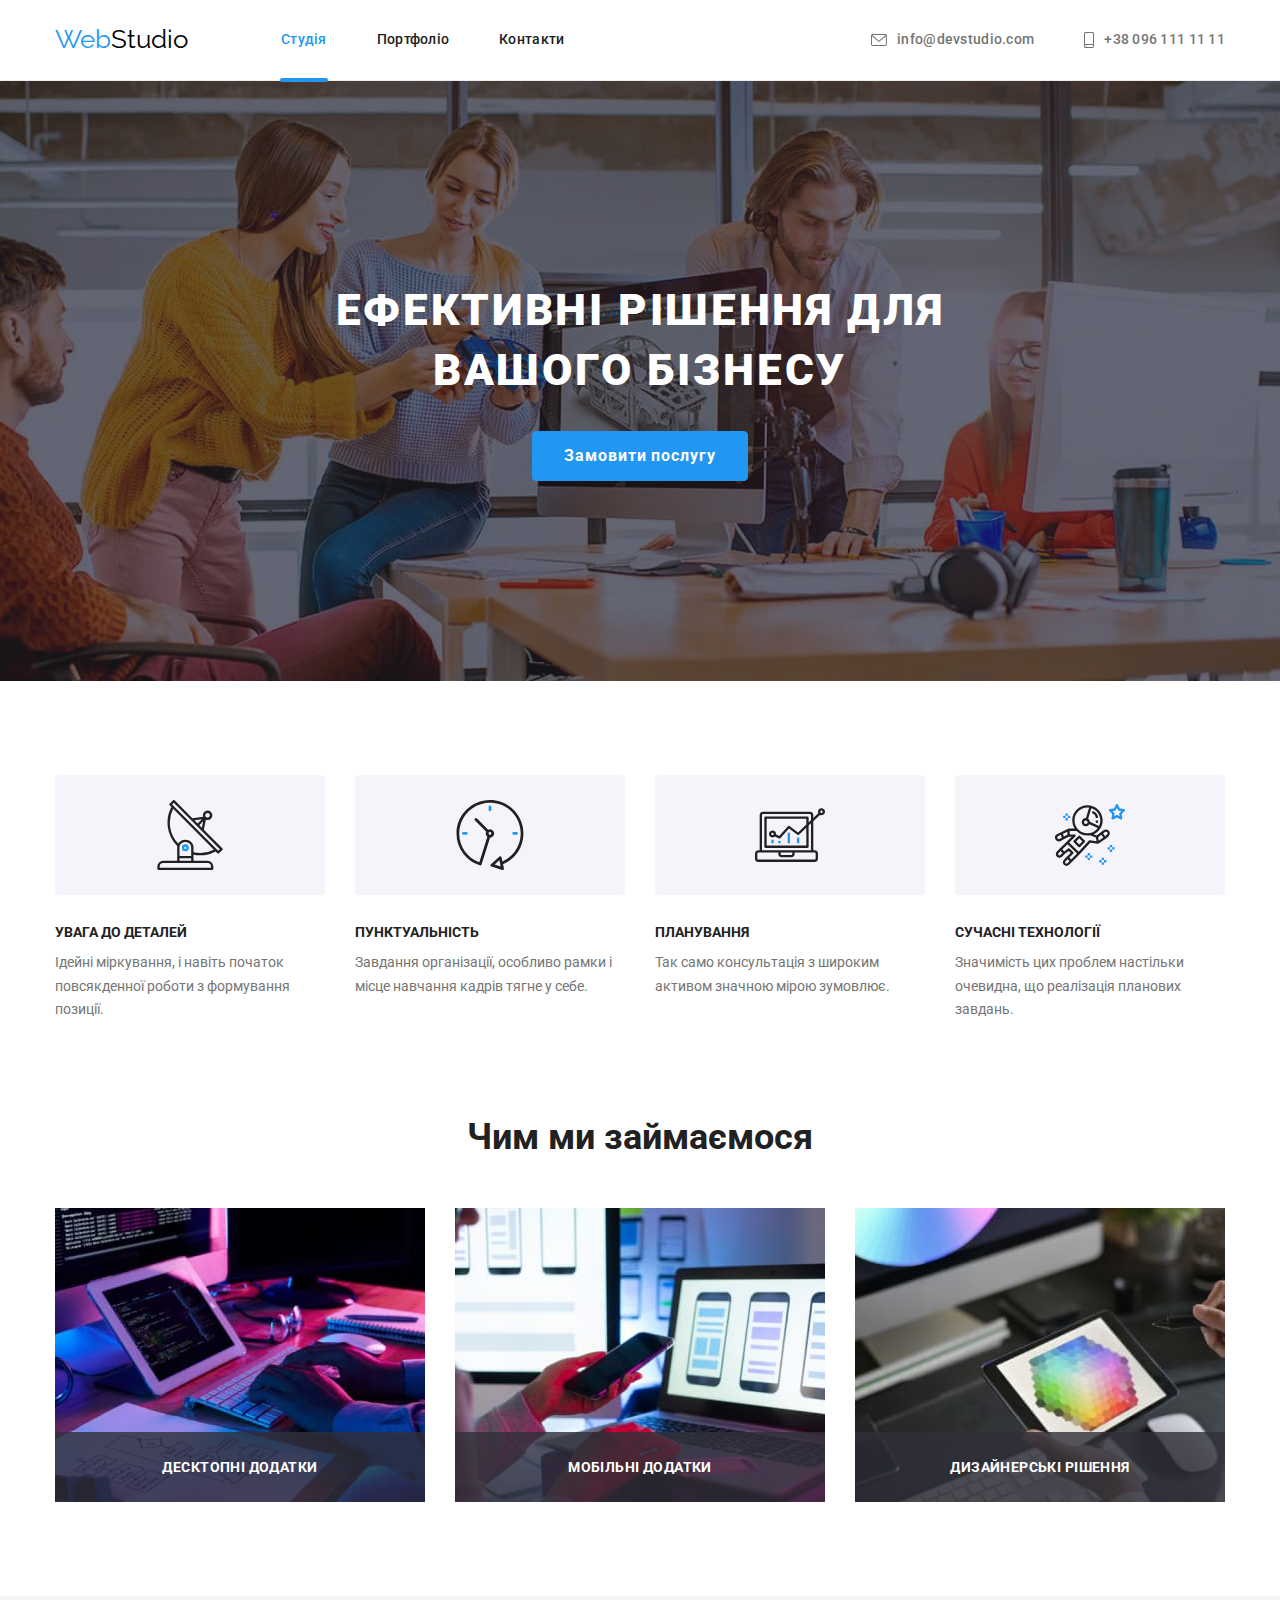
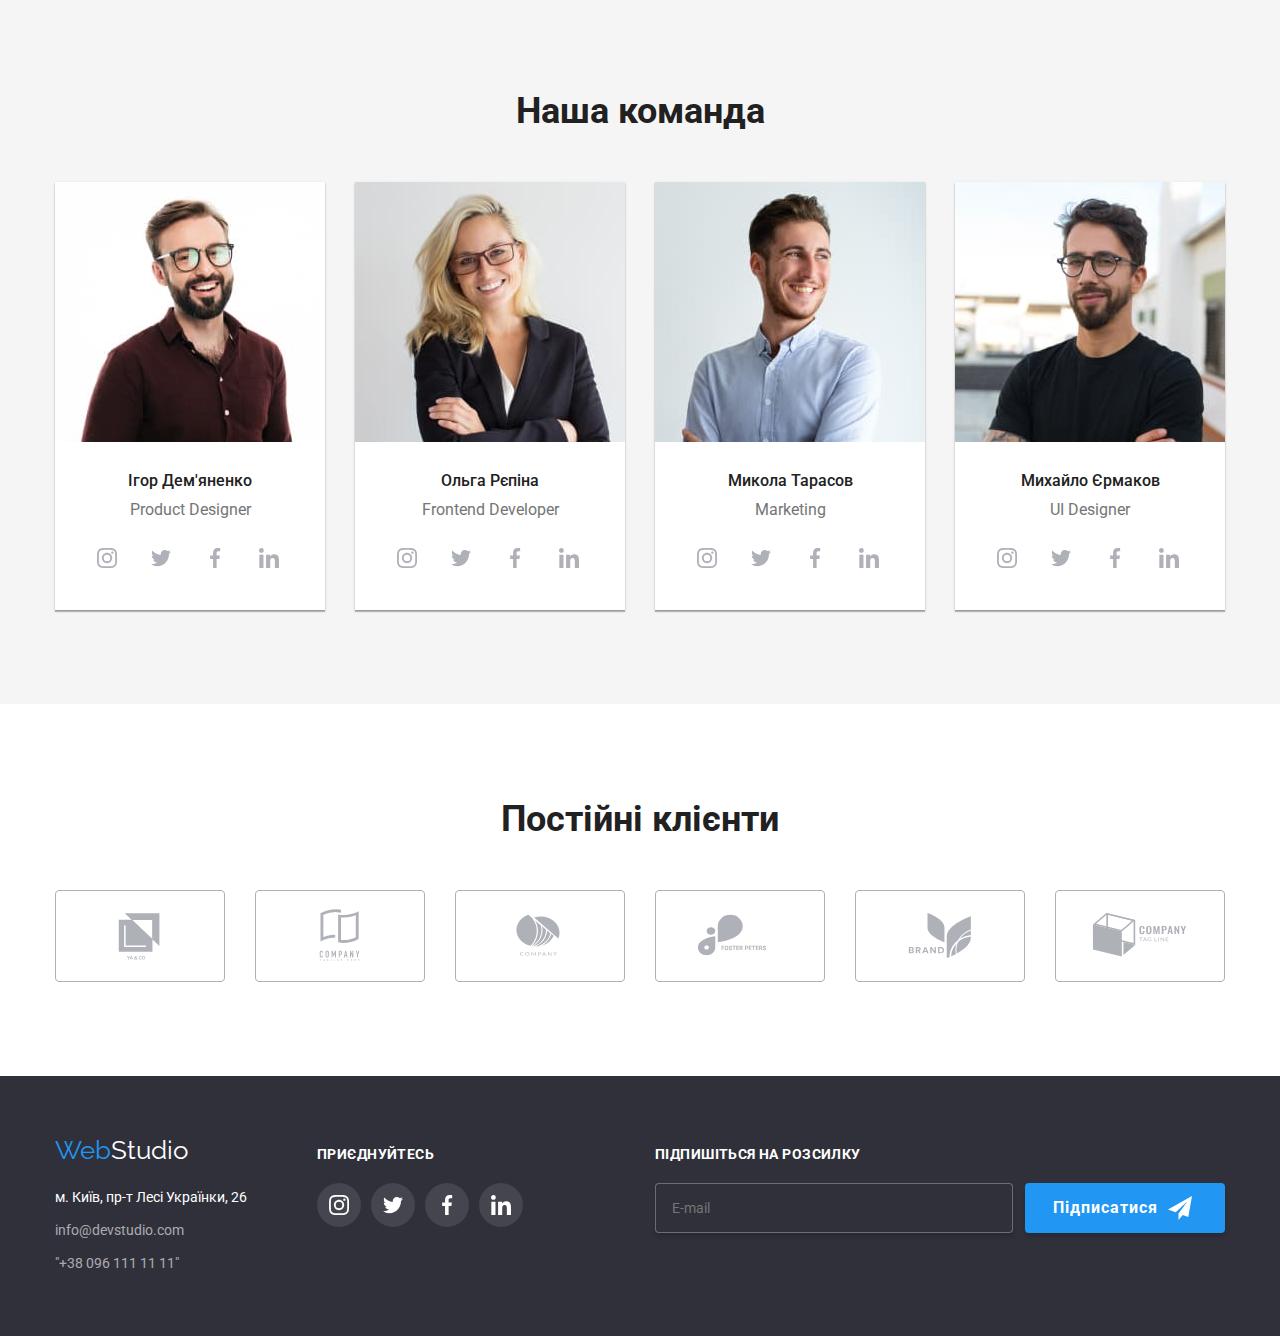
==== index.html @ 2b5932fc "adds start files" ====
<!DOCTYPE html>
<html lang="uk">
  <head>
    <meta charset="UTF-8" />
    <meta http-equiv="X-UA-Compatible" content="IE=edge" />
    <meta name="viewport" content="width=device-width, initial-scale=1.0" />
    <title>WebStudio</title>
    <link rel="preconnect" href="https://fonts.googleapis.com" />
    <link rel="preconnect" href="https://fonts.gstatic.com" crossorigin />
    <link
      href="https://fonts.googleapis.com/css2?family=Raleway:wght@700&family=Roboto:wght@400;500;700;900&display=swap"
      rel="stylesheet"
    />
    <link
      rel="stylesheet"
      href="https://cdn.jsdelivr.net/npm/modern-normalize@1.1.0/modern-normalize.min.css"
    />
    <link rel="stylesheet" href="./css/main.min.css" />

  </head>
  <body>
    <header class="header-outline">
      <div class="container head">
        <nav class="header__menu">
          <a class="logo list" href="./index.html"
            >Web<span class="dark-logo">Studio</span></a
          >

          <ul class="header__nav list">
            <li class="header__item">
              <a href="" class="link link--current">Студія</a>
            </li>
            <li class="header__item">
              <a href="./portfolio.html" class="link">Портфоліо</a>
            </li>
            <li class="header__item"><a href="" class="link">Контакти</a></li>
          </ul>
        </nav>

        <ul class="head-contacts list">
          <li class="head-contacts__item">
            <a href="mailto:info@devstudio.com" class="head-contacts__link"
              ><svg class="head-contacts__icon-env" width="16" height="12">
                <use href="./images/sprite.svg#icon-envelope"></use></svg
              >info@devstudio.com</a
            >
          </li>
          <li class="head-contacts__item">
            <a href="tel:+380961111111" class="head-contacts__link"
              ><svg width="10" height="16" class="head-contacts__icon-smart">
                <use href="./images/sprite.svg#icon-smartphone"></use></svg
              >+38&nbsp096&nbsp111&nbsp11&nbsp11</a
            >
          </li>
        </ul>
      </div>
    </header>

    <main>
      <!-- Герой -->
      <section class="hero">
        <div class="container">
          <h1 class="hero__title">Ефективні рішення для вашого бізнесу</h1>
          <button type="button" class="hero__button" data-modal-open>
            Замовити послугу
          </button>
        </div>
      </section>

      <section class="pref-section">
        <div class="container">
          <h2 class="visually-hidden">Переваги компанії</h2>
          <!--Приховати, тільки для читалки-->

          <ul class="pref list">
            <li class="pref__box">
              <div class="pref__back">
                <svg width="70" height="70" class="icons">
                  <use href="./images/sprite.svg#icon-antenna"></use>
                </svg>
              </div>
              <h3 class="pref__item">Увага до деталей</h3>
              <p class="pref__text">
                Ідейні міркування, і навіть початок повсякденної роботи з
                формування позиції.
              </p>
            </li>
            <li class="pref__box">
              <div class="pref__back">
                <svg width="70" height="70" class="icons">
                  <use href="./images/sprite.svg#icon-clock"></use>
                </svg>
              </div>
              <h3 class="pref__item">Пунктуальність</h3>
              <p class="pref__text">
                Завдання організації, особливо рамки і місце навчання кадрів
                тягне у себе.
              </p>
            </li>
            <li class="pref__box">
              <div class="pref__back">
                <svg width="70" height="70" class="icons">
                  <use href="./images/sprite.svg#icon-diagram"></use>
                </svg>
              </div>
              <h3 class="pref__item">Планування</h3>
              <p class="pref__text">
                Так само консультація з широким активом значною мірою зумовлює.
              </p>
            </li>
            <li class="pref__box">
              <div class="pref__back">
                <svg width="70" height="70" class="icons">
                  <use href="./images/sprite.svg#icon-astronaut"></use>
                </svg>
              </div>
              <h3 class="pref__item">Сучасні технології</h3>
              <p class="pref__text">
                Значимість цих проблем настільки очевидна, що реалізація
                планових завдань.
              </p>
            </li>
          </ul>
        </div>
      </section>

      <section class="areas-section">
        <div class="container">
          <h2 class="section-title">Чим ми займаємося</h2>

          <ul class="areas list">
            <li class="areas__item">
              <img
                src="./images/tablet-screen.jpg"
                alt="програмний код на екрані планшету"
                width="370"
                class="photo"
              /><span class="areas__overlay">Десктопні додатки</span>
            </li>
            <li class="areas__item">
              <img
                src="./images/smartphone-laptop-screen.jpg"
                alt="смартфон та екран ноутбука зі структурою майбутнього сайту"
                width="370"
                class="photo"
              /><span class="areas__overlay">Мобільні додатки</span>
            </li>
            <li class="areas__item">
              <img
                src="./images/range-of-colors.jpg"
                alt="спектр кольорів на екрані планшету"
                width="370"
                class="photo"
              /><span class="areas__overlay">Дизайнерські рішення</span>
            </li>
          </ul>
        </div>
      </section>
      <!-- Наша команда -->
      <section class="team-section">
        <div class="container">
          <h2 class="section-title">Наша команда</h2>
          <ul class="team list">
            <li class="team__unit">
              <div class="team__box">
                <img
                  src="./images/product-designer.jpg"
                  alt="Дизайнер продукту"
                  width="270"
                />
                <div class="team__descr">
                  <h3 class="team__item">Ігор Дем'яненко</h3>
                  <p lang="en" class="team__text">Product Designer</p>
                  <ul class="team-icons list">
                    <li class="team-icons__back">
                      <a
                        href="https://www.instagram.com/"
                        class="team-icons__items"
                      >
                        <svg width="20" height="20">
                          <use
                            href="./images/sprite.svg#icon-instagram-g"
                          ></use></svg
                      ></a>
                    </li>
                    <li class="team-icons__back">
                      <a href="https://twitter.com/" class="team-icons__items">
                        <svg width="20" height="20">
                          <use
                            href="./images/sprite.svg#icon-twitter-g"
                          ></use></svg
                      ></a>
                    </li>
                    <li class="team-icons__back">
                      <a
                        href="https://www.facebook.com/"
                        class="team-icons__items"
                        ><svg width="20" height="20">
                          <use
                            href="./images/sprite.svg#icon-facebook-g"
                          ></use></svg
                      ></a>
                    </li>
                    <li class="team-icons__back">
                      <a
                        href="https://www.linkedin.com/"
                        class="team-icons__items"
                      >
                        <svg width="20" height="20">
                          <use
                            href="./images/sprite.svg#icon-linkedin-g"
                          ></use></svg
                      ></a>
                    </li>
                  </ul>
                </div>
              </div>
            </li>
            <li class="team__unit">
              <div class="team__box">
                <img
                  src="./images/frontend-developer.jpg"
                  alt="Розробник"
                  width="270"
                />
                <div class="team__descr">
                  <h3 class="team__item">Ольга Рєпіна</h3>
                  <p lang="en" class="team__text">Frontend Developer</p>
                  <ul class="team-icons list">
                    <li class="team-icons__back">
                      <a
                        href="https://www.instagram.com/"
                        class="team-icons__items"
                      >
                        <svg width="20" height="20">
                          <use
                            href="./images/sprite.svg#icon-instagram-g"
                          ></use></svg
                      ></a>
                    </li>
                    <li class="team-icons__back">
                      <a href="https://twitter.com/" class="team-icons__items">
                        <svg width="20" height="20">
                          <use
                            href="./images/sprite.svg#icon-twitter-g"
                          ></use></svg
                      ></a>
                    </li>
                    <li class="team-icons__back">
                      <a
                        href="https://www.facebook.com/"
                        class="team-icons__items"
                        ><svg width="20" height="20">
                          <use
                            href="./images/sprite.svg#icon-facebook-g"
                          ></use></svg
                      ></a>
                    </li>
                    <li class="team-icons__back">
                      <a
                        href="https://www.linkedin.com/"
                        class="team-icons__items"
                      >
                        <svg width="20" height="20">
                          <use
                            href="./images/sprite.svg#icon-linkedin-g"
                          ></use></svg
                      ></a>
                    </li>
                  </ul>
                </div>
              </div>
            </li>

            <li class="team__unit">
              <div class="team__box">
                <img src="./images/marketing.jpg" alt="Маркетинг" width="270" />
                <div class="team__descr">
                  <h3 class="team__item">Микола Тарасов</h3>
                  <p lang="en" class="team__text">Marketing</p>
                  <ul class="team-icons list">
                    <li class="team-icons__back">
                      <a
                        href="https://www.instagram.com/"
                        class="team-icons__items"
                      >
                        <svg width="20" height="20">
                          <use
                            href="./images/sprite.svg#icon-instagram-g"
                          ></use></svg
                      ></a>
                    </li>
                    <li class="team-icons__back">
                      <a href="https://twitter.com/" class="team-icons__items">
                        <svg width="20" height="20">
                          <use
                            href="./images/sprite.svg#icon-twitter-g"
                          ></use></svg
                      ></a>
                    </li>
                    <li class="team-icons__back">
                      <a
                        href="https://www.facebook.com/"
                        class="team-icons__items"
                        ><svg width="20" height="20">
                          <use
                            href="./images/sprite.svg#icon-facebook-g"
                          ></use></svg
                      ></a>
                    </li>
                    <li class="team-icons__back">
                      <a
                        href="https://www.linkedin.com/"
                        class="team-icons__items"
                      >
                        <svg width="20" height="20">
                          <use
                            href="./images/sprite.svg#icon-linkedin-g"
                          ></use></svg
                      ></a>
                    </li>
                  </ul>
                </div>
              </div>
            </li>

            <li class="team__unit">
              <div class="team__box">
                <img
                  src="./images/ui-designer.jpg"
                  alt="Графічний дизайнер"
                  width="270"
                />
                <div class="team__descr">
                  <h3 class="team__item">Михайло Єрмаков</h3>
                  <p lang="en" class="team__text">UI Designer</p>
                  <ul class="team-icons list">
                    <li class="team-icons__back">
                      <a
                        href="https://www.instagram.com/"
                        class="team-icons__items"
                      >
                        <svg width="20" height="20">
                          <use
                            href="./images/sprite.svg#icon-instagram-g"
                          ></use></svg
                      ></a>
                    </li>
                    <li class="team-icons__back">
                      <a href="https://twitter.com/" class="team-icons__items">
                        <svg width="20" height="20">
                          <use
                            href="./images/sprite.svg#icon-twitter-g"
                          ></use></svg
                      ></a>
                    </li>
                    <li class="team-icons__back">
                      <a
                        href="https://www.facebook.com/"
                        class="team-icons__items"
                        ><svg width="20" height="20">
                          <use
                            href="./images/sprite.svg#icon-facebook-g"
                          ></use></svg
                      ></a>
                    </li>
                    <li class="team-icons__back">
                      <a
                        href="https://www.linkedin.com/"
                        class="team-icons__items"
                      >
                        <svg width="20" height="20">
                          <use
                            href="./images/sprite.svg#icon-linkedin-g"
                          ></use></svg
                      ></a>
                    </li>
                  </ul>
                </div>
              </div>
            </li>
          </ul>
        </div>
      </section>
      <section class="clients-section">
        <div class="container">
          <h2 class="section-title">Постійні клієнти</h2>
          <ul class="clients list">
            <li class="clients__items">
              <a href="" class="clients__icons"
                ><svg class="" width="106" height="60">
                  <use href="./images/sprite.svg#icon-logo"></use></svg
              ></a>
            </li>
            <li class="clients__items">
              <a href="" class="clients__icons"
                ><svg class="" width="106" height="60">
                  <use href="./images/sprite.svg#icon-logo-1"></use></svg
              ></a>
            </li>
            <li class="clients__items">
              <a href="" class="clients__icons"
                ><svg class="" width="106" height="60">
                  <use href="./images/sprite.svg#icon-logo-2"></use></svg
              ></a>
            </li>
            <li class="clients__items">
              <a href="" class="clients__icons"
                ><svg class="" width="106" height="60">
                  <use href="./images/sprite.svg#icon-logo-3"></use></svg
              ></a>
            </li>
            <li class="clients__items">
              <a href="" class="clients__icons"
                ><svg class="" width="106" height="60">
                  <use href="./images/sprite.svg#icon-logo-4"></use></svg
              ></a>
            </li>
            <li class="clients__items">
              <a href="" class="clients__icons"
                ><svg class="" width="106" height="60">
                  <use href="./images/sprite.svg#icon-logo-5"></use></svg
              ></a>
            </li>
          </ul>
        </div>
      </section>
    </main>
    <!-- Футер -->
    <footer class="footer">
      <div class="container">
        <div class="footer__box">
          <div>
            <div class="bottom-logo">
              <a href="" class="logo list"
                >Web<span class="light-logo">Studio</span></a
              >
            </div>
            <address>
              <ul class="footer__contact list">
                <li>
                  <a
                    href="https://goo.gl/maps/CPtrU1FHBa2aNyZL9"
                    target="_blank"
                    rel="noopener noreferrer nofollow"
                    class="footer__map"
                    >м. Київ, пр-т Лесі Українки, 26</a
                  >
                </li>
                <li>
                  <a href="mailto:info@devstudio.com" class="footer__link"
                    >info@devstudio.com</a
                  >
                </li>
                <li>
                  <a href="tel:+380961111111" class="footer__link"
                    >"+38 096 111 11 11"</a
                  >
                </li>
              </ul>
            </address>
          </div>
          <div class="footer-nets">
            <p class="footer-nets__title">Приєднуйтесь</p>
            <ul class="footer-nets__icons list">
              <li class="footer-nets__item">
                <a
                  href="https://www.instagram.com"
                  class="footer-nets__icons-back"
                >
                  <svg class="icons-white" width="20" height="20">
                    <use href="./images/sprite.svg#icon-instagram-g"></use></svg
                ></a>
              </li>
              <li class="footer-nets__item">
                <a href="https://twitter.com" class="footer-nets__icons-back"
                  ><svg class="icons-white" width="20" height="20">
                    <use href="./images/sprite.svg#icon-twitter-g"></use></svg
                ></a>
              </li>
              <li class="footer-nets__item">
                <a
                  href="https://www.facebook.com/"
                  class="footer-nets__icons-back"
                  ><svg class="icons-white" width="20" height="20">
                    <use href="./images/sprite.svg#icon-facebook-g"></use></svg
                ></a>
              </li>
              <li class="footer-nets__item">
                <a href="https://linkedin.com/" class="footer-nets__icons-back"
                  ><svg class="icons-white" width="20" height="20">
                    <use href="./images/sprite.svg#icon-linkedin-g"></use></svg
                ></a>
              </li>
            </ul>
          </div>
          <form class="sub">
            <div>
              <p class="sub__title">Підпишіться на розсилку</p>
              <div class="sub__form">
                <label for="footer-email" class="visually-hidden">email</label>
                <input
                  id="footer-email"
                  type="email"
                  name="footer-email"
                  class="sub__email"
                  placeholder="E-mail"
                />
              </div>
            </div>
            <button class="sub__btn" type="submit">
              Підписатися
              <svg width="24" height="24">
                <use href="./images/sprite.svg#icon-send"></use>
              </svg>
            </button>
          </form>
        </div>
      </div>
    </footer>

    <div class="backdrop is-hidden" data-modal>
      <div class="modal">
        <button type="button" class="modal__btn" data-modal-close>
          <svg width="11" height="11">
            <use href="./images/sprite.svg#icon-close"></use>
          </svg>
        </button>
        <form>
          <h2 class="form-title">Залиште свої дані, ми вам передзвонимо</h2>

          <label for="user-name" class="form-item">Ім'я</label>
          <div class="form-item__box">
            <input
              id="user-name"
              type="text"
              name="user-name"
              class="form-item__cell"
            />

            <svg class="form-item__icon" width="18" height="18">
              <use href="./images/sprite.svg#icon-name-black"></use>
            </svg>
          </div>
          <label for="user-phone" class="form-item">Телефон</label>
          <div class="form-item__box">
            <input
              id="user-phone"
              type="tel"
              name="user-phone"
              class="form-item__cell"
            />

            <svg class="form-item__icon" width="18" height="18">
              <use href="./images/sprite.svg#icon-phone-black"></use>
            </svg>
          </div>
          <label for="user-email" class="form-item">Пошта</label>
          <div class="form-item__box">
            <input
              id="user-email"
              type="email"
              name="user-email"
              class="form-item__cell"
            />

            <svg class="form-item__icon" width="18" height="18">
              <use href="./images/sprite.svg#icon-email-black"></use>
            </svg>
          </div>
          <label for="user-comment" class="form-item">Коментар</label>
          <div class="comment-box">
            <textarea
              class="form-textarea"
              id="user-comment"
              name="user-comment"
              placeholder="Введіть текст"
            ></textarea>
          </div>
          <div class="checkbox">
            <input
              class="checkbox__input visually-hidden"
              id="terms-checkbox"
              type="checkbox"
              name="terms-checkbox"
            />

            <label class="checkbox__label" for="terms-checkbox">
              Погоджуюся з розсилкою та приймаю
              <a href="#" class="checkbox__link">Умови договору</a>
            </label>
          </div>
          <button class="form-btn" type="submit">Відправити</button>
        </form>
      </div>
    </div>
    <script src="./js/modal.js"></script>
  </body>
</html>
---- css/main.min.css ----
body{background-color:#fff;color:#757575;font-family:Roboto,sans-serif;font-size:14px}.visually-hidden{position:absolute;white-space:nowrap;width:1px;height:1px;overflow:hidden;border:0;padding:0;clip:rect(0 0 0 0);-webkit-clip-path:inset(50%);clip-path:inset(50%);margin:-1px}img{display:block;max-width:100%;height:auto}.list{list-style:none;padding:0;margin:0}.link{text-decoration:none;-webkit-transition:color 250ms cubic-bezier(0.4, 0, 0.2, 1);transition:color 250ms cubic-bezier(0.4, 0, 0.2, 1)}.container{width:1200px;margin:auto;padding-left:15px;padding-right:15px}.pref-section,.areas-section,.team-section,.clients-section,.gallery-section{padding-top:94px;padding-bottom:94px}.backdrop{position:fixed;top:0;left:0;width:100%;height:100%;background-color:rgba(0,0,0,.2);opacity:1;-webkit-transition:opacity 250ms cubic-bezier(0.4, 0, 0.2, 1),visability 250ms cubic-bezier(0.4, 0, 0.2, 1);transition:opacity 250ms cubic-bezier(0.4, 0, 0.2, 1),visability 250ms cubic-bezier(0.4, 0, 0.2, 1)}.backdrop.is-hidden{opacity:0;pointer-events:none;visibility:hidden}.backdrop.is-hidden .modal{-webkit-transform:translate(-50%, -50%) scale(1.2);transform:translate(-50%, -50%) scale(1.2)}.hero__button,.sub__btn,.form-btn{display:-webkit-box;display:-ms-flexbox;display:flex;-webkit-box-align:center;-ms-flex-align:center;align-items:center;border-radius:4px;border:1px solid #2196f3;background-color:#2196f3;color:#fff;font-family:inherit;font-weight:700;font-size:16px;line-height:1.89;text-align:Center;letter-spacing:.06em;cursor:pointer;-webkit-transition:background-color 250ms cubic-bezier(0.4, 0, 0.2, 1);transition:background-color 250ms cubic-bezier(0.4, 0, 0.2, 1)}.hero__button:hover,.sub__btn:hover,.form-btn:hover,.hero__button:focus,.sub__btn:focus,.form-btn:focus{background-color:#188ce8;cursor:pointer}.footer-nets__icons{display:-webkit-box;display:-ms-flexbox;display:flex;gap:10px;width:206px}.footer-nets__icons-back{display:-webkit-box;display:-ms-flexbox;display:flex;-webkit-box-pack:center;-ms-flex-pack:center;justify-content:center;-webkit-box-align:center;-ms-flex-align:center;align-items:center;width:100%;height:100%;background-color:rgba(255,255,255,.1);border-radius:50%;fill:#fff;-webkit-transition:background-color 250ms cubic-bezier(0.4, 0, 0.2, 1);transition:background-color 250ms cubic-bezier(0.4, 0, 0.2, 1)}.footer-nets__icons-back:hover{background-color:#2196f3}.form-title{text-align:center;margin:0;margin-bottom:12px;color:#212121;letter-spacing:.03em;line-height:1.172}.form-item{display:block;margin-bottom:4px;font-size:12px;line-height:1.167;letter-spacing:.01em}.form-item__box{position:relative;margin-bottom:10px}.form-item__cell{height:40px;width:100%;border:1px solid rgba(33,33,33,.2);border-radius:4px;outline:none;padding:11px 2px 11px 32px;-webkit-transition:border-color 250ms cubic-bezier(0.4, 0, 0.2, 1);transition:border-color 250ms cubic-bezier(0.4, 0, 0.2, 1)}.form-item__cell:focus{border-color:#2196f3;cursor:pointer}.form-item__cell:focus+.form-item__icon{fill:#2196f3}.form-item__icon{position:absolute;top:50%;left:12px;-webkit-transform:translateY(-50%);transform:translateY(-50%)}.comment-box{margin-bottom:20px}.form-textarea{height:120px;width:100%;border:1px solid rgba(33,33,33,.2);border-radius:4px;padding:12px 16px;font-size:12px;line-height:1.167;letter-spacing:.01em;color:rgba(117,117,117,.5);resize:none;-webkit-transition:border-color 250ms cubic-bezier(0.4, 0, 0.2, 1);transition:border-color 250ms cubic-bezier(0.4, 0, 0.2, 1)}.form-textarea:focus{border-color:#2196f3;cursor:pointer;outline:none;color:#000;font-size:inherit}.checkbox{display:-webkit-box;display:-ms-flexbox;display:flex;-webkit-box-pack:center;-ms-flex-pack:center;justify-content:center;-webkit-box-align:center;-ms-flex-align:center;align-items:center;margin-bottom:30px}.checkbox__label{position:relative;display:-webkit-box;display:-ms-flexbox;display:flex;-webkit-box-pack:center;-ms-flex-pack:center;justify-content:center;-webkit-box-align:center;-ms-flex-align:center;align-items:center;line-height:1.714;letter-spacing:.03em;gap:8px}.checkbox__label::before{content:"";display:-webkit-box;display:-ms-flexbox;display:flex;-webkit-box-pack:center;-ms-flex-pack:center;justify-content:center;-webkit-box-align:center;-ms-flex-align:center;align-items:center;height:15px;width:16px;background-image:url(../images/checkbox.svg)}.checkbox__label::after{content:"";position:absolute;top:4px;left:0;height:16px;width:16px;border-radius:1px;background-image:url(../images/icon-check.svg);border:1px solid #2196f3;background-color:#2196f3;background-origin:border-box;opacity:0}.checkbox__label:focus-within::before{border:2px solid #2196f3;border-radius:3px}.checkbox__link{color:#2196f3}.checkbox__link:focus{outline:1px solid;border-radius:4px}.checkbox__input:checked+.checkbox__label::after{opacity:1}.form-btn{-webkit-box-pack:center;-ms-flex-pack:center;justify-content:center;margin-left:auto;margin-right:auto;width:200px;height:50px;padding:10px 52px;border:none;-webkit-box-shadow:0 4px 4px rgba(0,0,0,.15);box-shadow:0 4px 4px rgba(0,0,0,.15)}.logo{color:#2196f3;font-family:Raleway,sans-serif;font-size:26px;text-decoration:none}.dark-logo{color:#000}.light-logo{color:#fff}.modal{display:block;padding:40px;position:absolute;min-width:528px;min-height:581px;top:50%;left:50%;background-color:#fff;border-radius:4px;-webkit-transform:translate(-50%, -50%) scale(1);transform:translate(-50%, -50%) scale(1);-webkit-box-shadow:0px 2px 1px rgba(0,0,0,.2),0 1px 1px rgba(0,0,0,.14),0 1px 3px rgba(0,0,0,.12);box-shadow:0px 2px 1px rgba(0,0,0,.2),0 1px 1px rgba(0,0,0,.14),0 1px 3px rgba(0,0,0,.12);-webkit-transition:visibility 250ms cubic-bezier(0.4, 0, 0.2, 1),-webkit-transform 250ms cubic-bezier(0.4, 0, 0.2, 1);transition:visibility 250ms cubic-bezier(0.4, 0, 0.2, 1),-webkit-transform 250ms cubic-bezier(0.4, 0, 0.2, 1);transition:transform 250ms cubic-bezier(0.4, 0, 0.2, 1),visibility 250ms cubic-bezier(0.4, 0, 0.2, 1);transition:transform 250ms cubic-bezier(0.4, 0, 0.2, 1),visibility 250ms cubic-bezier(0.4, 0, 0.2, 1),-webkit-transform 250ms cubic-bezier(0.4, 0, 0.2, 1)}.modal__btn{position:absolute;top:8px;right:8px;display:-webkit-box;display:-ms-flexbox;display:flex;-webkit-box-pack:center;-ms-flex-pack:center;justify-content:center;-webkit-box-align:center;-ms-flex-align:center;align-items:center;border-radius:50%;width:30px;height:30px;background-color:#fff;border:1px solid rgba(0,0,0,.1);-webkit-transition:fill 250ms cubic-bezier(0.4, 0, 0.2, 1);transition:fill 250ms cubic-bezier(0.4, 0, 0.2, 1)}.modal__btn:hover,.modal__btn:focus{fill:#2196f3;cursor:pointer}.sub{display:-webkit-box;display:-ms-flexbox;display:flex;margin-left:auto;-webkit-box-align:end;-ms-flex-align:end;align-items:flex-end;gap:12px}.sub__title{margin:0px;margin-bottom:20px;color:#fff;font-size:14px;font-weight:700;line-height:1.14;text-transform:uppercase;letter-spacing:.03em}.sub__form{position:relative}.sub__email{padding:15px 2px 15px 16px;width:358px;height:50px;color:#fff;border:1px solid rgba(255,255,255,.3);border-radius:4px;background-color:#2f303a;-webkit-box-shadow:0 4px 4px rgba(0,0,0,.15);box-shadow:0 4px 4px rgba(0,0,0,.15)}.sub__btn{position:relative;padding:10px 28px;width:200px;height:50px;border:none;gap:10px;-webkit-box-shadow:0 4px 4px rgba(0,0,0,.15);box-shadow:0 4px 4px rgba(0,0,0,.15)}.team-icons__back{height:44px;width:44px}.team-icons{display:-webkit-box;display:-ms-flexbox;display:flex;-webkit-box-pack:center;-ms-flex-pack:center;justify-content:center;width:206px;height:44px;gap:10px}.team-icons__items{display:-webkit-box;display:-ms-flexbox;display:flex;-webkit-box-pack:center;-ms-flex-pack:center;justify-content:center;border-radius:50%;-webkit-box-align:center;-ms-flex-align:center;align-items:center;height:100%;width:100%;fill:#afb1b8;-webkit-transition:background-color 250ms cubic-bezier(0.4, 0, 0.2, 1),fill 250ms cubic-bezier(0.4, 0, 0.2, 1);transition:background-color 250ms cubic-bezier(0.4, 0, 0.2, 1),fill 250ms cubic-bezier(0.4, 0, 0.2, 1)}.team-icons__items:hover,.team-icons__items:focus{background-color:#2196f3;fill:#fff}.areas-section{padding-top:0}.areas{display:-webkit-box;display:-ms-flexbox;display:flex}.areas__item{display:-webkit-box;display:-ms-flexbox;display:flex;position:relative}.areas .areas__item+.areas__item{margin-left:30px}.areas__overlay{display:-webkit-box;display:-ms-flexbox;display:flex;-webkit-box-align:center;-ms-flex-align:center;align-items:center;-webkit-box-pack:center;-ms-flex-pack:center;justify-content:center;position:absolute;bottom:0;height:70px;width:370px;background-color:rgba(47,48,58,.8);color:#fff;text-transform:uppercase;font-weight:700;letter-spacing:.03em;line-height:1.172}.clients{display:-webkit-box;display:-ms-flexbox;display:flex;-webkit-box-pack:center;-ms-flex-pack:center;justify-content:center;gap:30px}.clients__items{width:170px;height:92px}.clients__icons{display:-webkit-box;display:-ms-flexbox;display:flex;-webkit-box-pack:center;-ms-flex-pack:center;justify-content:center;-webkit-box-align:center;-ms-flex-align:center;align-items:center;width:100%;height:100%;border:1px solid #afb1b8;border-radius:4px;fill:#afb1b8;-webkit-transition:fill 250ms cubic-bezier(0.4, 0, 0.2, 1),border-color 250ms cubic-bezier(0.4, 0, 0.2, 1);transition:fill 250ms cubic-bezier(0.4, 0, 0.2, 1),border-color 250ms cubic-bezier(0.4, 0, 0.2, 1)}.clients__icons:hover,.clients__icons:focus{fill:#2196f3;border-color:#2196f3}.footer{padding-top:60px;padding-bottom:60px;background-color:#2f303a}.footer__box{display:-webkit-box;display:-ms-flexbox;display:flex;-webkit-box-align:baseline;-ms-flex-align:baseline;align-items:baseline;gap:70px}.bottom-logo{margin-bottom:20px}.footer__map{margin-bottom:9px;color:#fff;text-decoration:none}.footer__link{margin-bottom:9px;color:rgba(255,255,255,.6);text-decoration:none;-webkit-transition:color 250ms cubic-bezier(0.4, 0, 0.2, 1);transition:color 250ms cubic-bezier(0.4, 0, 0.2, 1)}.footer__link:hover,.footer__link:focus{color:#2196f3}.footer__contact{line-height:1.71;font-style:normal;display:-webkit-box;display:-ms-flexbox;display:flex;-webkit-box-orient:vertical;-webkit-box-direction:normal;-ms-flex-direction:column;flex-direction:column;gap:9px}.footer-nets__item{width:44px;height:44px}.footer-nets__title{margin:0px;color:#fff;font-size:14px;font-weight:700;line-height:1.14;text-transform:uppercase;letter-spacing:.03em}.footer-nets{display:-webkit-box;display:-ms-flexbox;display:flex;-webkit-box-orient:vertical;-webkit-box-direction:normal;-ms-flex-direction:column;flex-direction:column;gap:20px;width:206px}.gallery{display:-webkit-box;display:-ms-flexbox;display:flex;-ms-flex-wrap:wrap;flex-wrap:wrap;-webkit-box-pack:center;-ms-flex-pack:center;justify-content:center;margin-top:-30px;margin-right:-30px}.gallery__item{margin-right:30px;margin-top:30px}.gallery__title{margin-top:0;margin-bottom:4px;color:#212121;font-size:18px;line-height:2;letter-spacing:.06em}.gallery__text{margin-top:0;margin-bottom:0px}.gallery__link{display:block;text-decoration:none;color:inherit;font-size:16px;line-height:1.88;-webkit-transition:-webkit-box-shadow 250ms cubic-bezier(0.4, 0, 0.2, 1);transition:-webkit-box-shadow 250ms cubic-bezier(0.4, 0, 0.2, 1);transition:box-shadow 250ms cubic-bezier(0.4, 0, 0.2, 1);transition:box-shadow 250ms cubic-bezier(0.4, 0, 0.2, 1), -webkit-box-shadow 250ms cubic-bezier(0.4, 0, 0.2, 1)}.gallery__link:hover,.gallery__link:focus{-webkit-box-shadow:1px 4px 6px rgba(0,0,0,.16),0 4px 4px rgba(0,0,0,.06),0 1px 1px rgba(0,0,0,.12);box-shadow:1px 4px 6px rgba(0,0,0,.16),0 4px 4px rgba(0,0,0,.06),0 1px 1px rgba(0,0,0,.12)}.gallery__link:hover .gallery__overlay,.gallery__link:focus .gallery__overlay{-webkit-transform:translateY(0);transform:translateY(0)}.gallery__photo{display:block;max-width:100%;height:auto}.gallery__border{padding:20px 24px;display:block;border-bottom:1px solid #eee;border-left:1px solid #eee;border-right:1px solid #eee}.gallery__photo-overlay{position:relative;overflow:hidden}.gallery__overlay{position:absolute;top:0;left:0;width:100%;height:100%;margin-top:0px;margin-bottom:0px;padding:63px 24px;font-size:18px;line-height:1.556;letter-spacing:.03em;color:#fff;background-color:rgba(33,150,243,.9);-webkit-transform:translateY(100%);transform:translateY(100%);-webkit-transition:-webkit-transform 250ms cubic-bezier(0.4, 0, 0.2, 1);transition:-webkit-transform 250ms cubic-bezier(0.4, 0, 0.2, 1);transition:transform 250ms cubic-bezier(0.4, 0, 0.2, 1);transition:transform 250ms cubic-bezier(0.4, 0, 0.2, 1), -webkit-transform 250ms cubic-bezier(0.4, 0, 0.2, 1)}.gallery-btn{display:-webkit-box;display:-ms-flexbox;display:flex;-webkit-box-pack:center;-ms-flex-pack:center;justify-content:center;margin-bottom:34px}.gallery-btn .gallery-btn__item+.gallery-btn__item{margin-left:8px}.button{padding:6px 22px;border-radius:4px;border:0;background-color:#f5f4fa;color:#212121;font-family:inherit;font-weight:500;font-size:16px;line-height:1.625;letter-spacing:.03em;cursor:pointer;-webkit-transition:background-color 250ms cubic-bezier(0.4, 0, 0.2, 1),color 250ms cubic-bezier(0.4, 0, 0.2, 1),-webkit-box-shadow 250ms cubic-bezier(0.4, 0, 0.2, 1);transition:background-color 250ms cubic-bezier(0.4, 0, 0.2, 1),color 250ms cubic-bezier(0.4, 0, 0.2, 1),-webkit-box-shadow 250ms cubic-bezier(0.4, 0, 0.2, 1);transition:background-color 250ms cubic-bezier(0.4, 0, 0.2, 1),color 250ms cubic-bezier(0.4, 0, 0.2, 1),box-shadow 250ms cubic-bezier(0.4, 0, 0.2, 1);transition:background-color 250ms cubic-bezier(0.4, 0, 0.2, 1),color 250ms cubic-bezier(0.4, 0, 0.2, 1),box-shadow 250ms cubic-bezier(0.4, 0, 0.2, 1),-webkit-box-shadow 250ms cubic-bezier(0.4, 0, 0.2, 1)}.button:hover,.button:focus{background-color:#2196f3;color:#fff;-webkit-box-shadow:0px 2px 2px rgba(0,0,0,.12),0 1px 2px rgba(0,0,0,.08),0 3px 1px rgba(0,0,0,.1);box-shadow:0px 2px 2px rgba(0,0,0,.12),0 1px 2px rgba(0,0,0,.08),0 3px 1px rgba(0,0,0,.1)}.button--active{padding:6px 25px;border-radius:4px;border:0;background-color:#2196f3;color:#fff;font-family:inherit;font-weight:500;font-size:16px;line-height:1.625;letter-spacing:.03em;cursor:pointer;-webkit-box-shadow:0px 2px 2px rgba(0,0,0,.12),0 1px 2px rgba(0,0,0,.08),0 3px 1px rgba(0,0,0,.1);box-shadow:0px 2px 2px rgba(0,0,0,.12),0 1px 2px rgba(0,0,0,.08),0 3px 1px rgba(0,0,0,.1)}.header-outline{border-bottom:1px solid #ececec}.header__menu{background-color:#fff;display:-webkit-box;display:-ms-flexbox;display:flex;-webkit-box-align:center;-ms-flex-align:center;align-items:center}.head{display:-webkit-box;display:-ms-flexbox;display:flex;-webkit-box-align:center;-ms-flex-align:center;align-items:center}.header__nav .link{display:-webkit-box;display:-ms-flexbox;display:flex;-webkit-box-pack:center;-ms-flex-pack:center;justify-content:center;padding-top:32px;padding-bottom:32px;color:#212121;font-weight:500;line-height:1.14;letter-spacing:.02em;text-decoration:none}.header__nav{display:-webkit-box;display:-ms-flexbox;display:flex;margin-left:93px}.header__nav .header__item+.header__item{margin-left:50px}.head-contacts{display:-webkit-box;display:-ms-flexbox;display:flex;-ms-flex-line-pack:center;align-content:center;margin-left:auto}.head-contacts .head-contacts__item+.head-contacts__item{margin-left:50px}.head-contacts__icon-env{display:-webkit-box;display:-ms-flexbox;display:flex;height:12px;width:16px;fill:currentColor}.head-contacts__icon-smart{display:-webkit-box;display:-ms-flexbox;display:flex;height:16px;width:10px;fill:currentColor}.head-contacts__item{display:-webkit-box;display:-ms-flexbox;display:flex;gap:10px;-webkit-box-align:center;-ms-flex-align:center;align-items:center}.head-contacts__link{display:-webkit-box;display:-ms-flexbox;display:flex;-webkit-box-align:center;-ms-flex-align:center;align-items:center;gap:10px;padding-top:32px;padding-bottom:32px;color:#757575;font-weight:500;line-height:1.14;letter-spacing:.02em;text-decoration:none;-webkit-transition:color 250ms cubic-bezier(0.4, 0, 0.2, 1),fill 250ms cubic-bezier(0.4, 0, 0.2, 1);transition:color 250ms cubic-bezier(0.4, 0, 0.2, 1),fill 250ms cubic-bezier(0.4, 0, 0.2, 1)}.link:hover,.link:focus,.head-contacts__link:hover,.head-contacts__link:focus{color:#2196f3;fill:#2196f3}.link.link--current-portf,.link.link--current{color:#2196f3}.header__item{position:relative}.link.link--current::after{display:inline-block;position:absolute;bottom:-2px;content:"";width:48px;height:4px;background-color:#2196f3;border-radius:2px}.link.link--current-portf::after{display:inline-block;position:absolute;bottom:-1px;content:"";width:78px;height:4px;background-color:#2196f3;border-radius:2px}.hero{display:-webkit-box;display:-ms-flexbox;display:flex;background-color:#2f303a;padding:200px 0;margin-left:auto;margin-right:auto;max-width:1600px;background-size:cover;background-repeat:no-repeat;background-position:center;background-image:-webkit-gradient(linear, left top, right top, from(rgba(47, 48, 58, 0.4)), to(rgba(47, 48, 58, 0.4))),url(../images/hero.jpg);background-image:linear-gradient(to right, rgba(47, 48, 58, 0.4), rgba(47, 48, 58, 0.4)),url(../images/hero.jpg)}.hero__title{display:-webkit-box;display:-ms-flexbox;display:flex;margin:auto;margin-top:0;margin-bottom:30px;text-align:center;color:#fff;font-weight:900;font-size:44px;line-height:1.36;letter-spacing:.06em;text-transform:uppercase;width:696px}.hero__button{margin:auto;-webkit-box-pack:center;-ms-flex-pack:center;justify-content:center;padding:5px;width:216px;height:50px}.pref__back{display:-webkit-box;display:-ms-flexbox;display:flex;-webkit-box-pack:center;-ms-flex-pack:center;justify-content:center;-webkit-box-align:center;-ms-flex-align:center;align-items:center;margin-bottom:30px;width:270px;height:120px;background-color:#f5f4fa;border-radius:4px}.pref{display:-webkit-box;display:-ms-flexbox;display:flex}.pref .pref__box+.pref__box{margin-left:30px}.pref__box{width:270px}.pref-section{line-height:1.71}.pref__item{margin-top:0;margin-bottom:10px;font-size:14px;font-weight:700;line-height:1.14;text-transform:uppercase}.pref__text{margin-top:0;margin-bottom:0}.section-title,.pref__item,.team__item{color:#212121;margin-top:0}.section-title{margin-bottom:50px;font-size:36px;line-height:1.167;text-align:center}.team-section{background-color:#f5f5f5;font-size:16px;line-height:1.18}.team{display:-webkit-box;display:-ms-flexbox;display:flex}.team .team__unit+.team__unit{margin-left:30px}.team__descr{padding:30px}.team__item{margin-bottom:10px;font-weight:500;font-size:16px;text-align:center}.team__text{margin-top:0;margin-bottom:16px;text-align:center}.team__box{background-color:#fff;-webkit-box-shadow:0 2px 1px rgba(0,0,0,.2),0 1px 1px rgba(0,0,0,.14),0 1px 3px rgba(0,0,0,.12);box-shadow:0 2px 1px rgba(0,0,0,.2),0 1px 1px rgba(0,0,0,.14),0 1px 3px rgba(0,0,0,.12)}/*# sourceMappingURL=main.min.css.map */
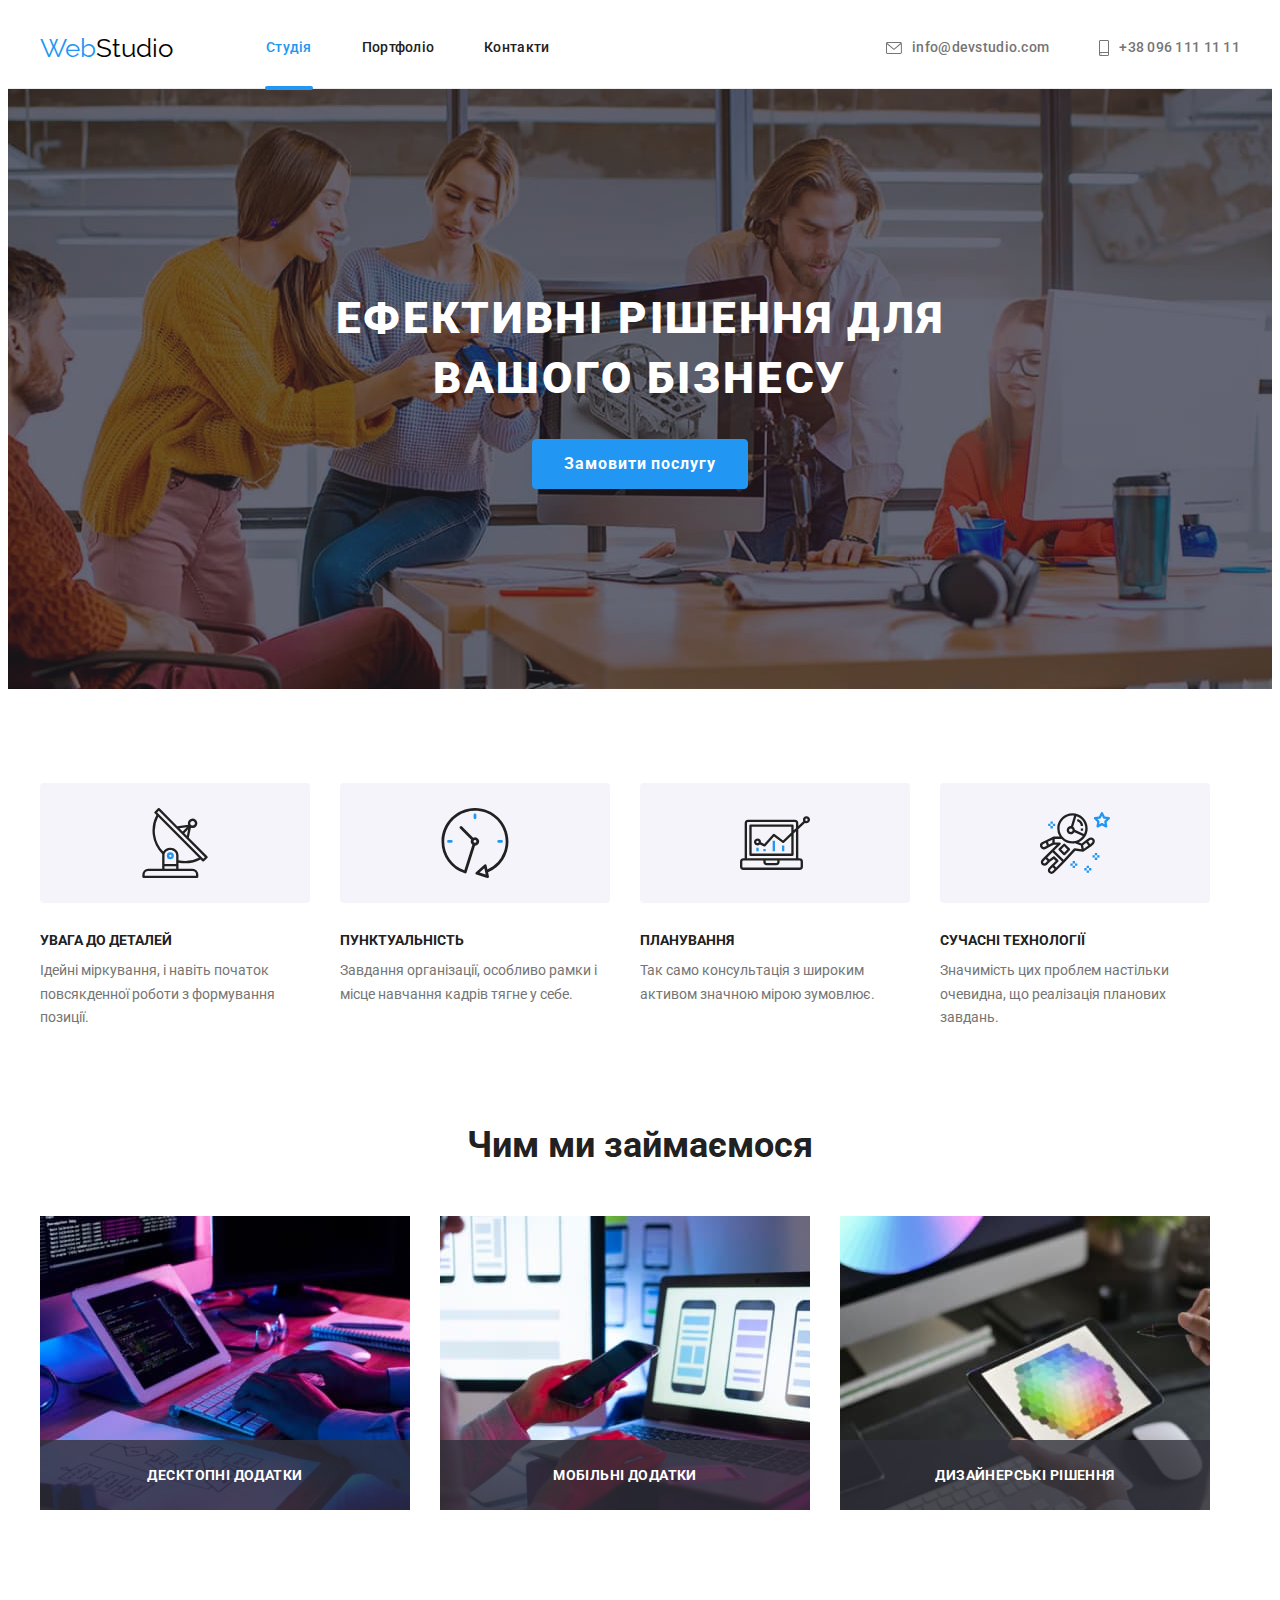
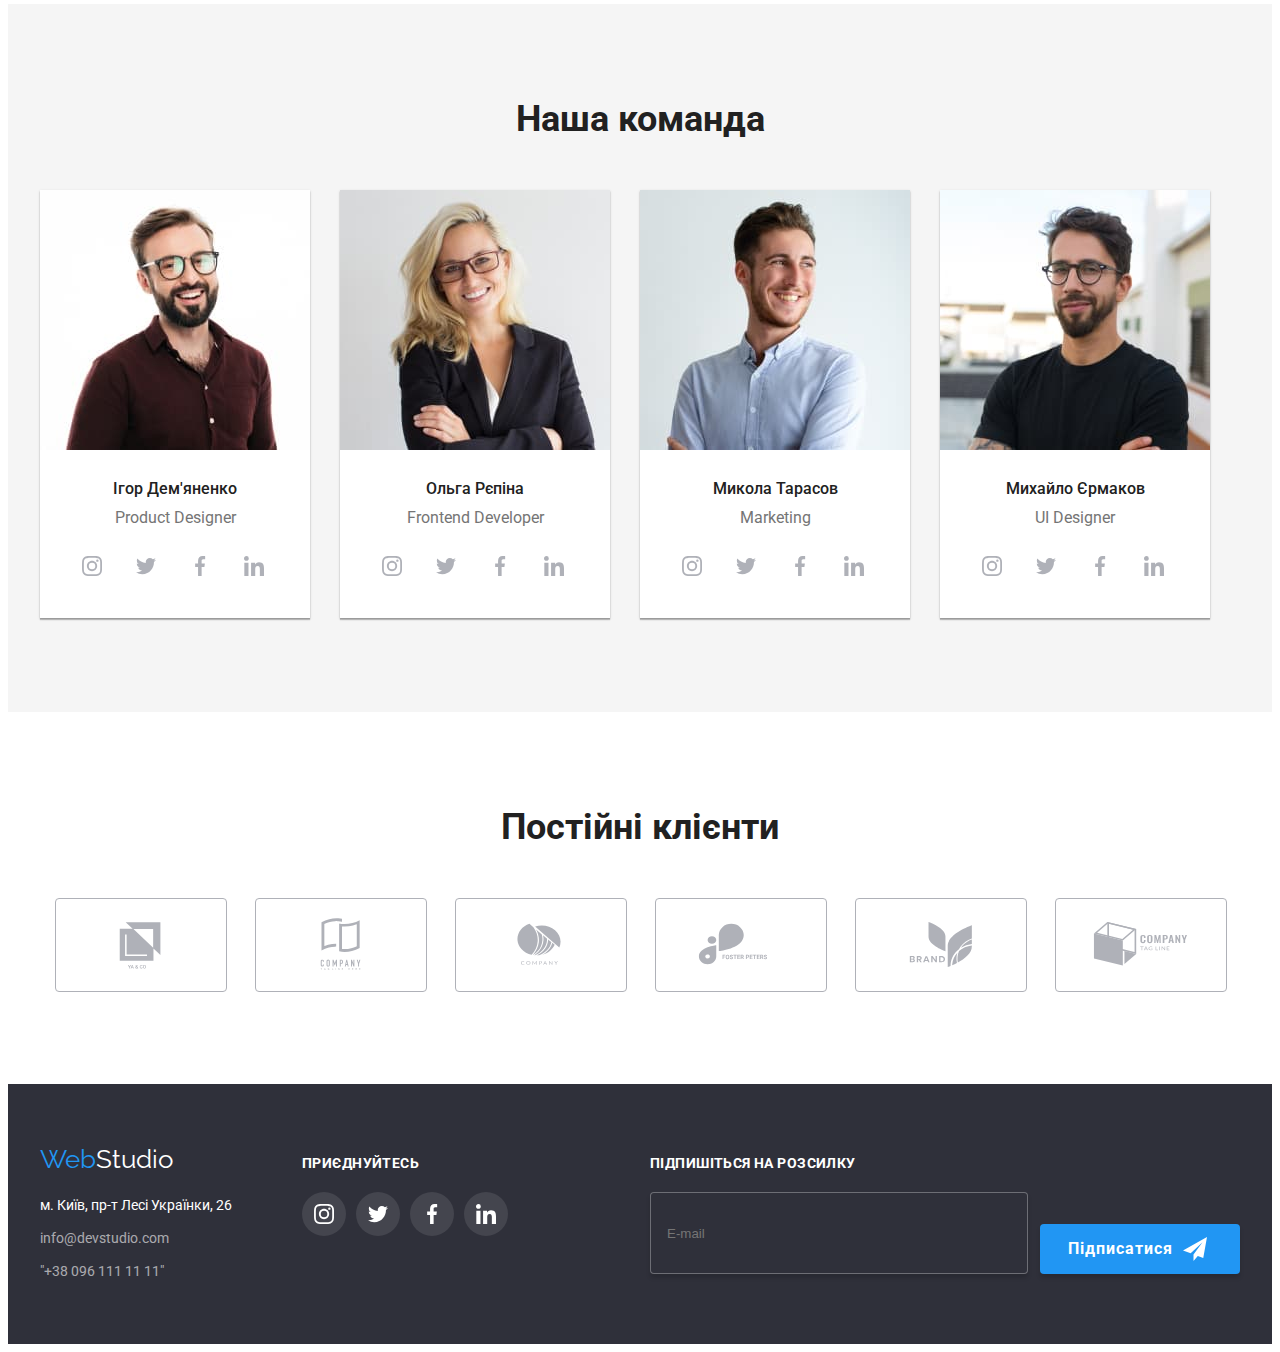
==== commit a986d4d6: "normalize" ====
--- a/index.html
+++ b/index.html
@@ -11,12 +11,7 @@
       href="https://fonts.googleapis.com/css2?family=Raleway:wght@700&family=Roboto:wght@400;500;700;900&display=swap"
       rel="stylesheet"
     />
-    <link
-      rel="stylesheet"
-      href="https://cdn.jsdelivr.net/npm/modern-normalize@1.1.0/modern-normalize.min.css"
-    />
     <link rel="stylesheet" href="./css/main.min.css" />
-
   </head>
   <body>
     <header class="header-outline">
